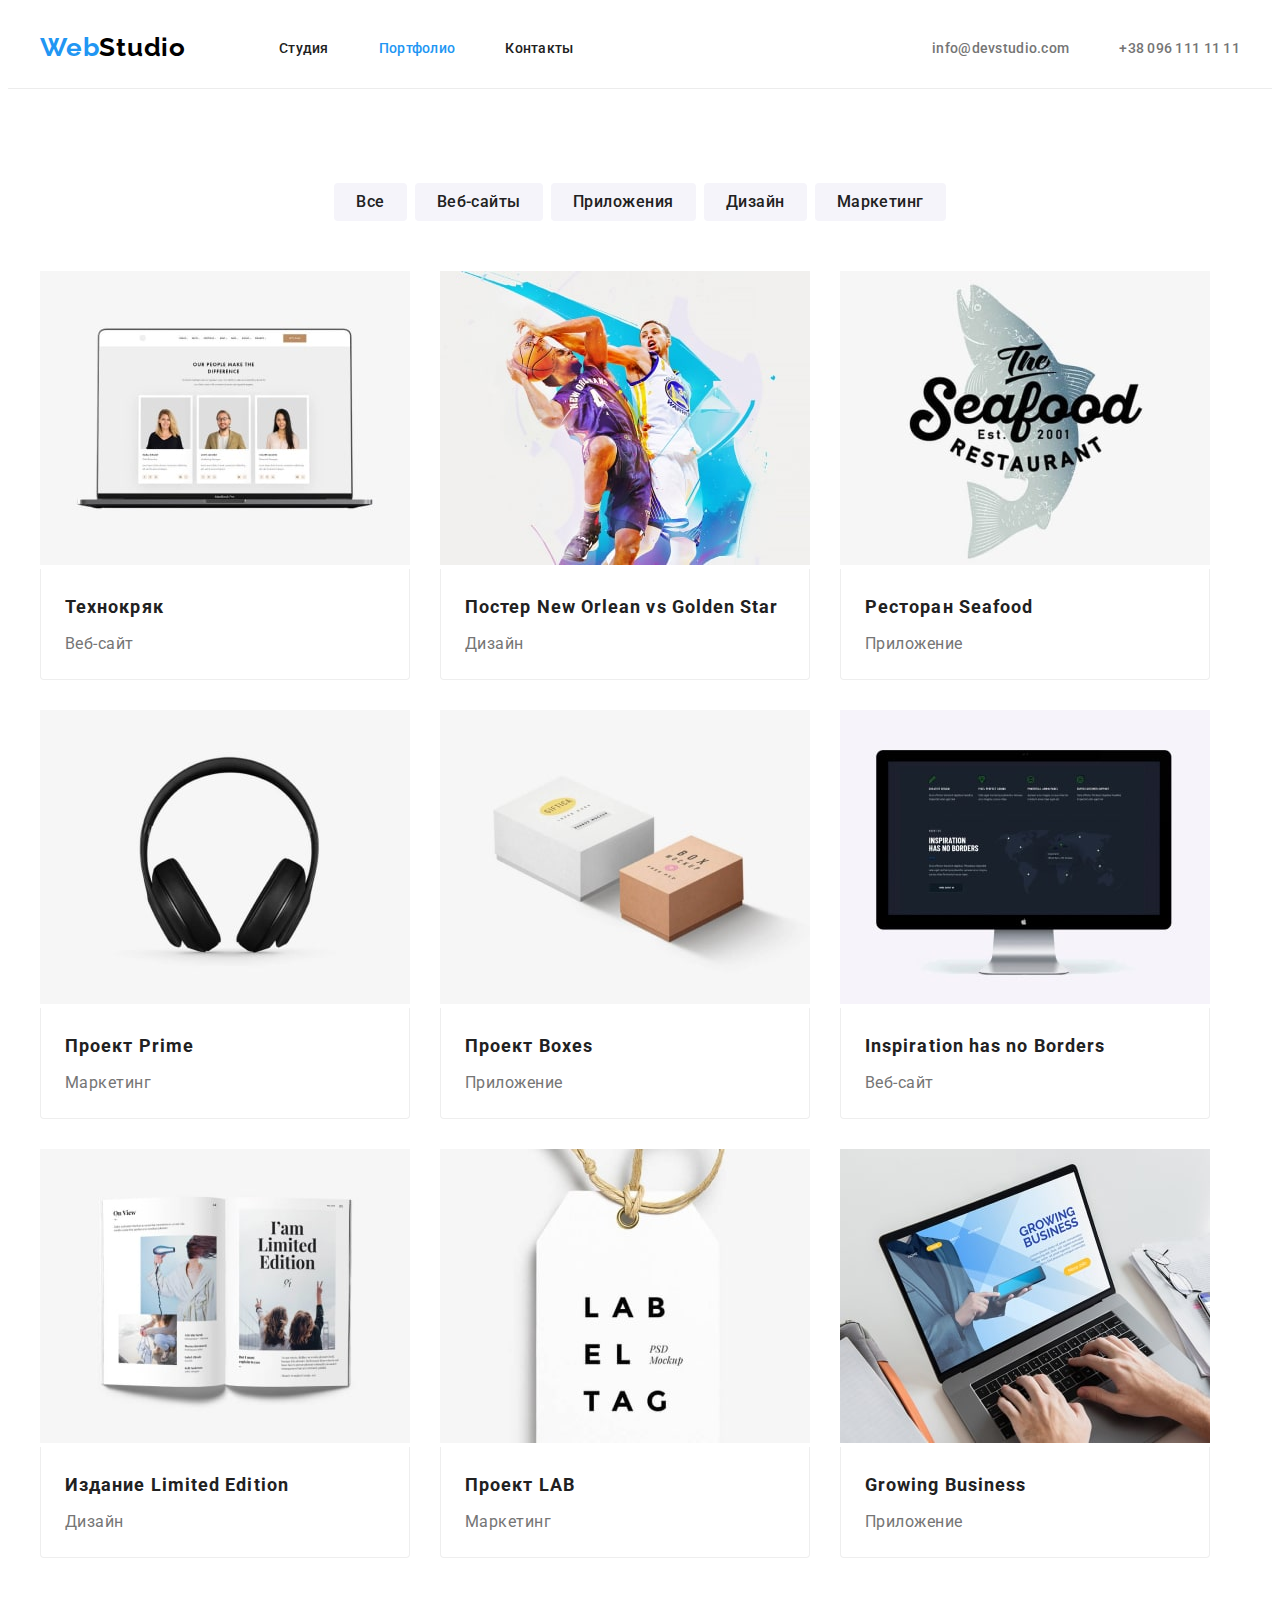
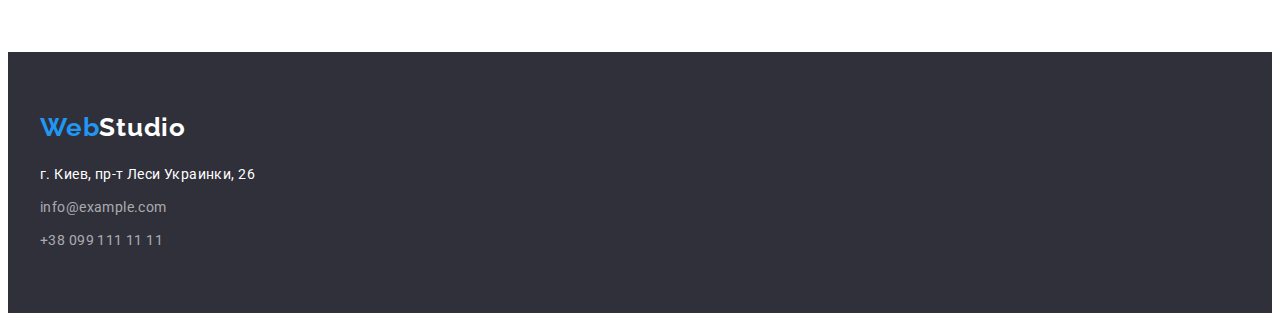
==== portfolio.html @ 6cda6993 "hw4" ====
<!DOCTYPE html>
<html lang="ru">
  <head>
    <meta charset="UTF-8" />
    <meta http-equiv="X-UA-Compatible" content="IE=edge" />
    <meta name="viewport" content="width=device-width, initial-scale=1.0" />
    <title>Document</title>
    <link rel="preconnect" href="https://fonts.googleapis.com" />
    <link rel="preconnect" href="https://fonts.gstatic.com" crossorigin />
    <link
      href="https://fonts.googleapis.com/css2?family=Raleway:wght@700&family=Roboto:wght@400;500;700;900&display=swap"
      rel="stylesheet"
    />
    <link
      rel="stylesheet"
      href="https://cdnjs.cloudflare.com/ajax/libs/modern-normalize/1.1.0/modern-normalize.min.css"
      integrity="sha512-wpPYUAdjBVSE4KJnH1VR1HeZfpl1ub8YT/NKx4PuQ5NmX2tKuGu6U/JRp5y+Y8XG2tV+wKQpNHVUX03MfMFn9Q=="
      crossorigin="anonymous"
      referrerpolicy="no-referrer"
    />
    <link rel="stylesheet" href="./css/styles.css" />
  </head>

  <body>
    <header class="header">
      <div class="container header-container">
        <nav class="header-nav">
          <a href="./index.html" class="header-logo link"
            ><span class="header-logo-span">Web</span>Studio</a
          >
          <ul class="header-nav-list list">
            <li class="header-nav-item">
              <a href="./index.html" class="header-nav-link link">Студия</a>
            </li>
            <li class="header-nav-item">
              <a
                href="./portfolio.html"
                class="header-nav-link link current-link"
                >Портфолио</a
              >
            </li>
            <li class="header-nav-item">
              <a href="" class="header-nav-link link">Контакты</a>
            </li>
          </ul>
        </nav>
        <ul class="header-contacts-list list">
          <li class="header-contacts-item">
            <a
              href="mailto:info@devstudio.com"
              class="header-contacts-link link"
              >info@devstudio.com</a
            >
          </li>
          <li class="header-contacts-item">
            <a href="tel:+380961111111" class="header-contacts-link link"
              >+38 096 111 11 11</a
            >
          </li>
        </ul>
      </div>
    </header>

    <main>
      <section class="section portfolio">
        <div class="container">
          <h2 class="visually-hidden">Портфолио</h2>

          <ul class="portfolio-btn-list list">
            <li class="portfolio-btn-item">
              <button type="button" class="portfolio-btn btn">Все</button>
            </li>
            <li class="portfolio-btn-item">
              <button type="button" class="portfolio-btn btn">Веб-сайты</button>
            </li>
            <li class="portfolio-btn-item">
              <button type="button" class="portfolio-btn btn">
                Приложения
              </button>
            </li>
            <li class="portfolio-btn-item">
              <button type="button" class="portfolio-btn btn">Дизайн</button>
            </li>
            <li class="portfolio-btn-item">
              <button type="button" class="portfolio-btn btn">Маркетинг</button>
            </li>
          </ul>

          <ul class="portfolio-list list">
            <li class="portfolio-item">
              <img
                class="portfolio-img"
                src="./images/img-portfolio-1.jpg"
                alt="Технокряк"
                width="370"
                height="294"
              />
              <div class="portfolio-item-under-img">
                <h3 class="portfolio-title">Технокряк</h3>
                <p class="portfolio-text">Веб-сайт</p>
              </div>
            </li>
            <li class="portfolio-item">
              <img
                class="portfolio-img"
                src="./images/img-portfolio-2.jpg"
                alt="Постер New Orlean vs Golden Star"
                width="370"
                height="294"
              />
              <div class="portfolio-item-under-img">
                <h3 class="portfolio-title">
                  Постер New Orlean vs Golden Star
                </h3>
                <p class="portfolio-text">Дизайн</p>
              </div>
            </li>
            <li class="portfolio-item">
              <img
                class="portfolio-img"
                src="./images/img-portfolio-3.jpg"
                alt="Ресторан Seafood"
                width="370"
                height="294"
              />
              <div class="portfolio-item-under-img">
                <h3 class="portfolio-title">Ресторан Seafood</h3>
                <p class="portfolio-text">Приложение</p>
              </div>
            </li>
            <li class="portfolio-item">
              <img
                class="portfolio-img"
                src="./images/img-portfolio-4.jpg"
                alt="Проект Prime"
                width="370"
                height="294"
              />
              <div class="portfolio-item-under-img">
                <h3 class="portfolio-title">Проект Prime</h3>
                <p class="portfolio-text">Маркетинг</p>
              </div>
            </li>
            <li class="portfolio-item">
              <img
                class="portfolio-img"
                src="./images/img-portfolio-5.jpg"
                alt="Проект Boxes"
                width="370"
                height="294"
              />
              <div class="portfolio-item-under-img">
                <h3 class="portfolio-title">Проект Boxes</h3>
                <p class="portfolio-text">Приложение</p>
              </div>
            </li>
            <li class="portfolio-item">
              <img
                class="portfolio-img"
                src="./images/img-portfolio-6.jpg"
                alt="Inspiration has no Borders"
                width="370"
                height="294"
              />
              <div class="portfolio-item-under-img">
                <h3 class="portfolio-title">Inspiration has no Borders</h3>
                <p class="portfolio-text">Веб-сайт</p>
              </div>
            </li>
            <li class="portfolio-item">
              <img
                class="portfolio-img"
                src="./images/img-portfolio-7.jpg"
                alt="Издание Limited Edition"
                width="370"
                height="294"
              />
              <div class="portfolio-item-under-img">
                <h3 class="portfolio-title">Издание Limited Edition</h3>
                <p class="portfolio-text">Дизайн</p>
              </div>
            </li>
            <li class="portfolio-item">
              <img
                class="portfolio-img"
                src="./images/img-portfolio-8.jpg"
                alt="Проект LAB"
                width="370"
                height="294"
              />
              <div class="portfolio-item-under-img">
                <h3 class="portfolio-title">Проект LAB</h3>
                <p class="portfolio-text">Маркетинг</p>
              </div>
            </li>
            <li class="portfolio-item">
              <img
                class="portfolio-img"
                src="./images/img-portfolio-9.jpg"
                alt="Growing Business"
                width="370"
                height="294"
              />
              <div class="portfolio-item-under-img">
                <h3 class="portfolio-title">Growing Business</h3>
                <p class="portfolio-text">Приложение</p>
              </div>
            </li>
          </ul>
        </div>
      </section>
    </main>

    <footer class="footer">
      <div class="container">
        <a href="./index.html" class="footer-logo link"
          ><span class="footer-logo-span">Web</span>Studio</a
        >
        <address class="footer-address">
          <ul class="footer-address-list list">
            <li class="footer-address-item">
              <a
                class="footer-address-item-map link"
                href="https://goo.gl/maps/R8WiXzASYnoAevXz5"
                target="_blank"
                rel="noopener noreferrer"
                >г. Киев, пр-т Леси Украинки, 26</a
              >
            </li>
            <li class="footer-address-item">
              <a
                class="footer-address-item-link link"
                href="mailto:info@example.com"
                >info@example.com</a
              >
            </li>
            <li class="footer-address-item">
              <a class="footer-address-item-link link" href="tel:+380991111111"
                >+38 099 111 11 11</a
              >
            </li>
          </ul>
        </address>
      </div>
    </footer>
  </body>
</html>
---- css/styles.css ----
:root {
  --main-title-color: #212121;
  --main-text-color: #757575;
  --main-hover-color: #2196f3;
}

p,
h1,
h2,
h3,
h4,
h5,
h6 {
  margin: 0;
}

ul {
  margin: 0;
  padding-left: 0;
}

body {
  font-family: 'Roboto', sans-serif;
  font-style: normal;
}

image {
  display: block;
  max-width: 100%;
  height: auto;
}

address {
  font-style: normal;
}

.link {
  text-decoration: none;
  font-style: normal;
}

/* .link:active {
  color: var(--main-hover-color);
} */

.list {
  list-style: none;
}

.btn {
  cursor: pointer;
  font-family: inherit;
  border: transparent;
}

.visually-hidden {
  position: absolute;
  white-space: nowrap;
  width: 1px;
  height: 1px;
  overflow: hidden;
  border: 0;
  padding: 0;
  clip: rect(0 0 0 0);
  clip-path: inset(50%);
  margin: -1px;
}

.container {
  width: 1200px;
  padding-left: 15px;
  padding-right: 15px;
  margin-left: auto;
  margin-right: auto;
  /* outline: 2px solid red; */
}

.section {
  padding-top: 94px;
  padding-bottom: 94px;
}

/* --------------HEADER ------------*/

.header-nav-link:hover,
.header-nav-link:focus,
.header-contacts-link:hover,
.header-contacts-link:focus {
  color: var(--main-hover-color);
}

.header {
  background-color: #ffffff;
  padding-top: 24px;
  padding-bottom: 25px;
  border-bottom: 1px solid #ececec;
}

.header-container {
  display: flex;
  align-items: center;
}

.header-nav {
  display: flex;
  align-items: center;
}

.header-nav-list {
  display: flex;
}

.header-nav-item {
  margin-right: 50px;
}

.header-nav-item:last-child {
  margin-right: 0;
}

.header-contacts-list {
  margin-left: auto;
  display: flex;
  justify-content: flex-end;
}

.header-contacts-item {
  margin-right: 50px;
}

.header-contacts-item:last-child {
  margin-right: 0;
}

.header-nav-link {
  font-weight: 500;
  font-size: 14px;
  line-height: 1.14; /* line-height(px)/font-size(px) */
  letter-spacing: 0.02em;
  color: #212121;
}

.header-contacts-link {
  font-weight: 500;
  font-size: 14px;
  line-height: 1.14;
  letter-spacing: 0.02em;
  color: #757575;
}

.header-logo {
  font-family: 'Raleway', sans-serif;
  font-weight: 700;
  font-size: 26px;
  line-height: 1.19;
  letter-spacing: 0.03em;
  color: #000;
  margin-right: 93px;
}

.header-logo-span {
  color: #2196f3;
}

.current-link {
  color: var(--main-hover-color);
}
/* --------------HERO ------------*/

.hero-btn:hover,
.hero-btn:focus {
  background-color: #188ce8;
}

.hero {
  background-color: #2f303a;
  /* text-align: center; */
  padding-top: 200px;
  padding-bottom: 200px;
}

.hero-title {
  font-weight: 900;
  font-size: 44px;
  line-height: 1.36;
  text-align: center;
  letter-spacing: 0.06em;
  text-transform: uppercase;
  color: #ffffff;
  max-width: 696px;
  margin-left: auto;
  margin-right: auto;
  margin-bottom: 30px;
}

.hero-btn {
  border-radius: 4px;

  font-weight: 700;
  font-size: 16px;
  line-height: 30px;
  display: flex;
  align-items: center;
  text-align: center;
  letter-spacing: 0.06em;
  color: #ffffff;
  background-color: #2196f3;
  margin-left: auto;
  margin-right: auto;
  padding: 10px 32px;
}

/* -------------- FEATURES ------------*/

.features-list {
  margin-left: auto;
  margin-right: auto;
  display: flex;
}

.features-item {
  align-items: baseline;
  margin-right: 30px;
  flex-basis: calc((100% - 90px) / 4);
}

.features-item:last-child {
  margin-right: 0;
}

.features-item-title {
  font-weight: 700;
  font-size: 14px;
  line-height: 1.14;
  letter-spacing: 0.03em;
  text-transform: uppercase;
  color: var(--main-title-color);
  margin-bottom: 10px;
}

.features-item-text {
  font-size: 14px;
  line-height: 24px;
  letter-spacing: 0.03em;
  color: var(--main-text-color);
}

/* -------------- ABOUT ------------*/

.about {
  padding-top: 0;
}

.about-list {
  display: flex;
  column-gap: 30px; /* задает отступы между li списком, кром последнего/первого. Аналог child */
}

.about-title {
  font-weight: 700;
  font-size: 36px;
  line-height: 1.17;
  text-align: center;
  letter-spacing: 0.03em;
  color: var(--main-title-color);
  margin-bottom: 50px;
}

/* -------------- TEAM ------------*/

.team {
  background-color: #f5f4fa;
}

.team-list {
  display: flex;
  column-gap: 30px;
}

.team-item {
  border-radius: 0px 0px 4px 4px;
  background-color: #ffffff;
}

.team-title {
  font-weight: 700;
  font-size: 36px;
  line-height: 1.17;
  text-align: center;
  letter-spacing: 0.03em;
  color: var(--main-title-color);
  margin-bottom: 50px;
}

.team-item-title {
  font-weight: 500;
  font-size: 16px;
  line-height: 1.19;
  text-align: center;
  letter-spacing: 0.03em;
  color: var(--main-title-color);
  margin-bottom: 10px;
  padding-top: 30px;
}

.team-item-text {
  font-size: 16px;
  line-height: 1.19;
  text-align: center;
  letter-spacing: 0.03em;
  color: var(--main-text-color);
  padding-bottom: 30px;
}

/* -------------- PORTFOLIO ------------*/

.portfolio-btn {
  font-weight: 500;
  font-size: 16px;
  line-height: 1.63;
  text-align: center;
  letter-spacing: 0.03em;
  color: #212121;
  background: #f5f4fa;
  border-radius: 4px;
}

.portfolio-btn:hover,
.portfolio-btn:focus {
  background-color: #2196f3;
  color: #ffffff;
}

.portfolio-btn-list {
  margin-bottom: 50px;
  display: flex;
  justify-content: center;
  column-gap: 8px;
}

.portfolio-btn {
  padding: 6px 22px;
}

.portfolio-list {
  display: flex;
  flex-wrap: wrap;
  column-gap: 30px;
  row-gap: 30px;
}

.portfolio-item-under-img {
  padding: 20px 24px;
  border-radius: 0px 0px 4px 4px;
  border: 1px solid #eeeeee;
  border-top: none;
}

.portfolio-title {
  font-weight: 700;
  font-size: 18px;
  line-height: 2;
  letter-spacing: 0.06em;
  color: var(--main-title-color);
  margin-bottom: 4px;
}

.portfolio-text {
  font-size: 16px;
  line-height: 1.88;
  letter-spacing: 0.03em;
  color: var(--main-text-color);
}

/* -------------- FOOTER ------------*/

.footer {
  background: #2f303a;
  padding-top: 60px;
  padding-bottom: 60px;
}

.footer-address-item-map:hover,
.footer-address-item-map:focus,
.footer-address-item-link:hover,
.footer-address-item-link:focus {
  color: var(--main-hover-color);
}

.footer-logo {
  display: inline-block;
  font-family: 'Raleway', sans-serif;
  font-weight: 700;
  font-size: 26px;
  line-height: 1.19;
  letter-spacing: 0.03em;
  color: #ffffff;
  margin-bottom: 20px;
}

.footer-address {
  margin-top: auto;
}

.footer-logo-span {
  color: #2196f3;
}

.footer-address-item-map {
  font-size: 14px;
  line-height: 1.7;
  letter-spacing: 0.03em;
  color: #ffffff;
}

.footer-address-item-link {
  font-size: 14px;
  line-height: 1.7;
  letter-spacing: 0.03em;
  color: rgba(255, 255, 255, 0.6);
}

.footer-address-item {
  margin-bottom: 9px;
}

.footer-address-item:last-child {
  margin-bottom: 0;
}
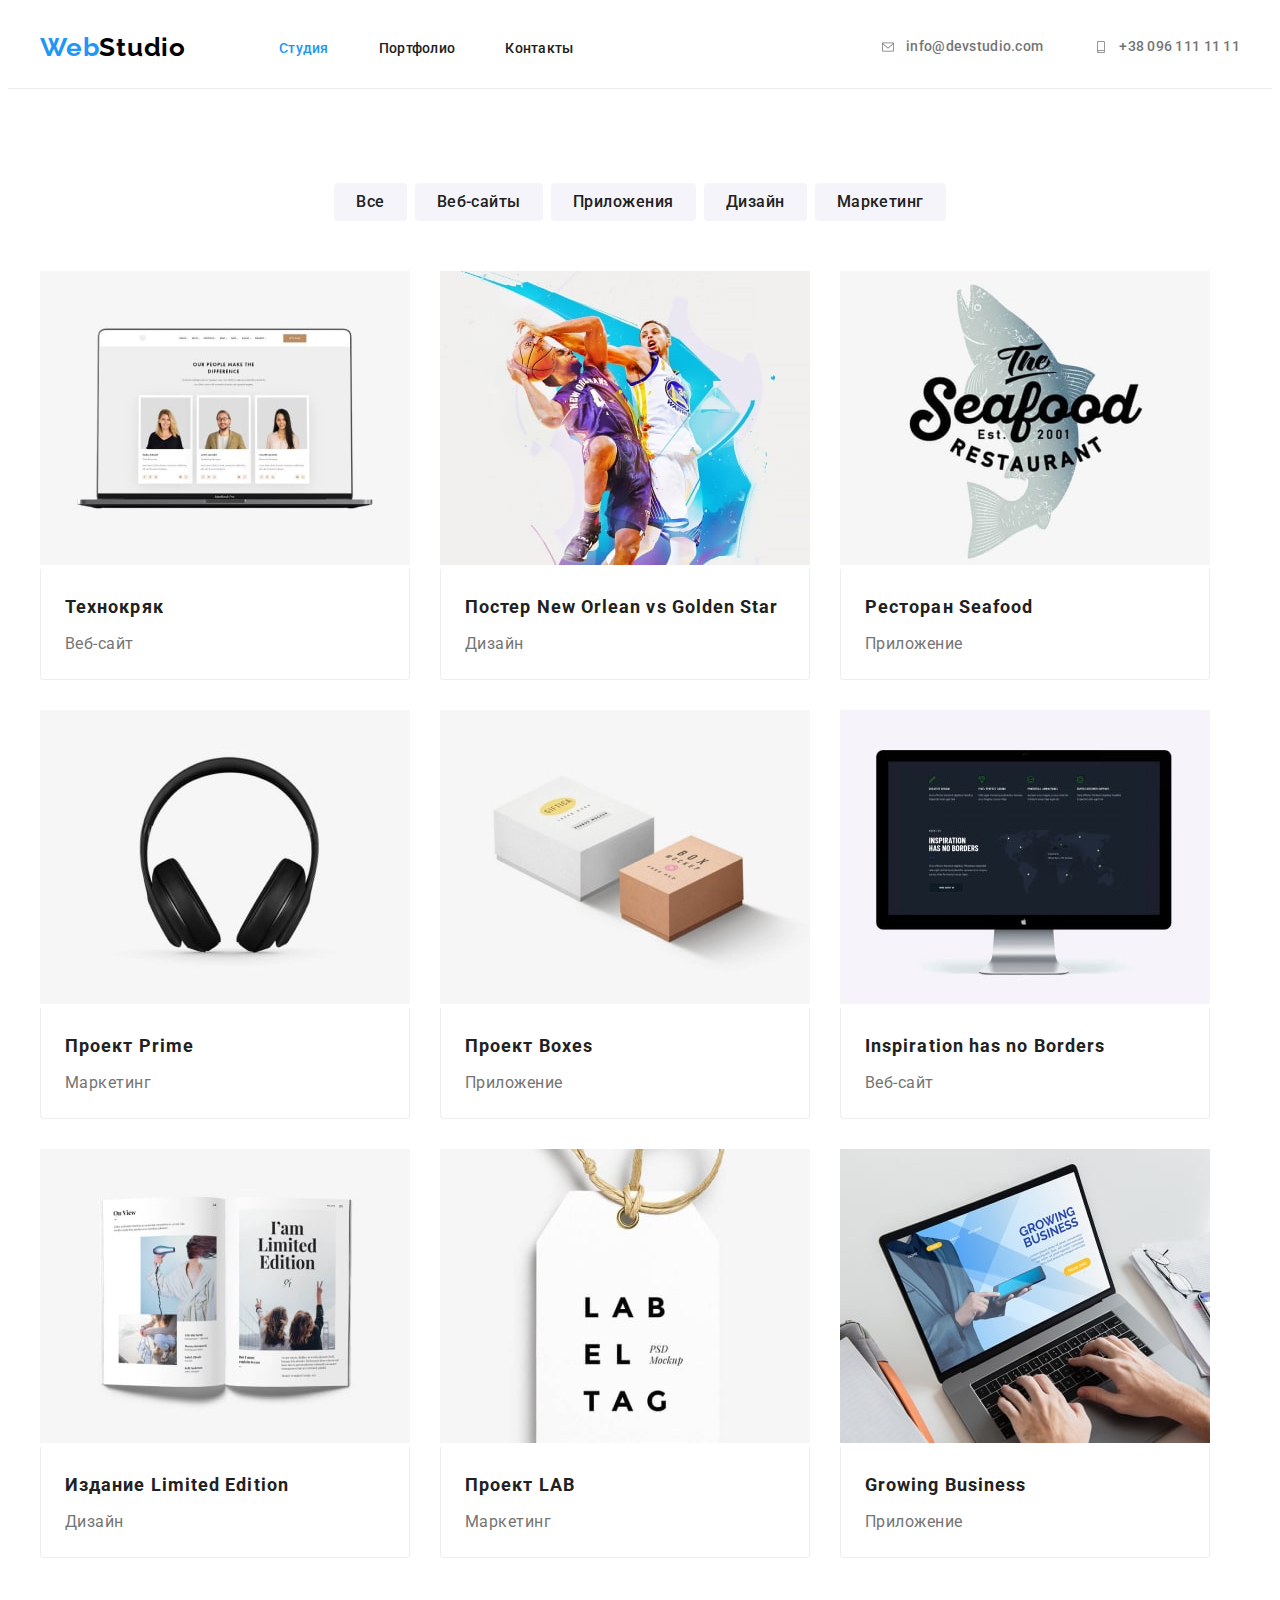
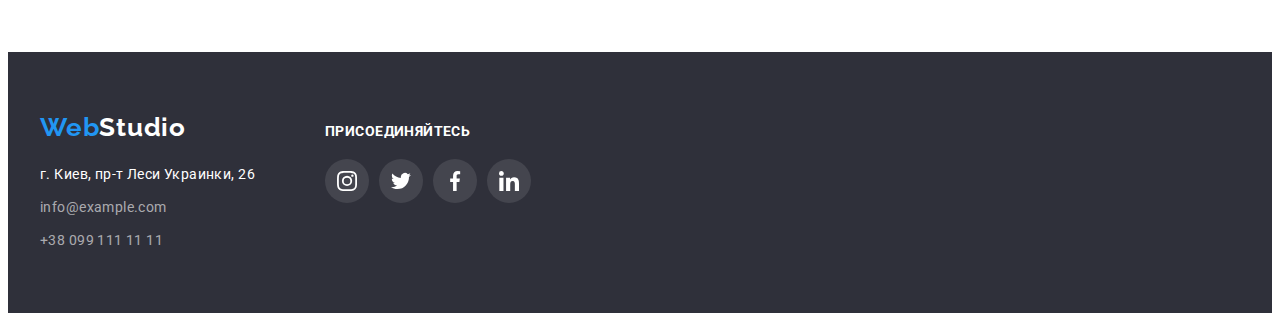
==== commit 8dda055c: "Update portfolio.html" ====
--- a/portfolio.html
+++ b/portfolio.html
@@ -26,18 +26,14 @@
       <div class="container header-container">
         <nav class="header-nav">
           <a href="./index.html" class="header-logo link"
-            ><span class="header-logo-span">Web</span>Studio</a
-          >
+            ><span class="header-logo-span">Web</span>Studio
+          </a>
           <ul class="header-nav-list list">
             <li class="header-nav-item">
-              <a href="./index.html" class="header-nav-link link">Студия</a>
+              <a href="./index.html" class="header-nav-link link current-link">Студия</a>
             </li>
             <li class="header-nav-item">
-              <a
-                href="./portfolio.html"
-                class="header-nav-link link current-link"
-                >Портфолио</a
-              >
+              <a href="./portfolio.html" class="header-nav-link link">Портфолио</a>
             </li>
             <li class="header-nav-item">
               <a href="" class="header-nav-link link">Контакты</a>
@@ -46,16 +42,20 @@
         </nav>
         <ul class="header-contacts-list list">
           <li class="header-contacts-item">
-            <a
-              href="mailto:info@devstudio.com"
-              class="header-contacts-link link"
-              >info@devstudio.com</a
-            >
+            <a href="mailto:info@devstudio.com" class="header-contacts-link link">
+              <svg class="header-contacts-icon" width="16px" height="12px">
+                <use href="./images/icons.svg#icon-envelope"></use>
+              </svg>
+              info@devstudio.com
+            </a>
           </li>
           <li class="header-contacts-item">
-            <a href="tel:+380961111111" class="header-contacts-link link"
-              >+38 096 111 11 11</a
-            >
+            <a href="tel:+380961111111" class="header-contacts-link link">
+              <svg class="header-contacts-icon" width="16px" height="12px">
+                <use href="./images/icons.svg#icon-smartphone"></use>
+              </svg>
+              +38 096 111 11 11
+            </a>
           </li>
         </ul>
       </div>
@@ -74,9 +74,7 @@
               <button type="button" class="portfolio-btn btn">Веб-сайты</button>
             </li>
             <li class="portfolio-btn-item">
-              <button type="button" class="portfolio-btn btn">
-                Приложения
-              </button>
+              <button type="button" class="portfolio-btn btn">Приложения</button>
             </li>
             <li class="portfolio-btn-item">
               <button type="button" class="portfolio-btn btn">Дизайн</button>
@@ -88,123 +86,139 @@
 
           <ul class="portfolio-list list">
             <li class="portfolio-item">
-              <img
-                class="portfolio-img"
-                src="./images/img-portfolio-1.jpg"
-                alt="Технокряк"
-                width="370"
-                height="294"
-              />
-              <div class="portfolio-item-under-img">
-                <h3 class="portfolio-title">Технокряк</h3>
-                <p class="portfolio-text">Веб-сайт</p>
-              </div>
-            </li>
-            <li class="portfolio-item">
-              <img
-                class="portfolio-img"
-                src="./images/img-portfolio-2.jpg"
-                alt="Постер New Orlean vs Golden Star"
-                width="370"
-                height="294"
-              />
-              <div class="portfolio-item-under-img">
-                <h3 class="portfolio-title">
-                  Постер New Orlean vs Golden Star
-                </h3>
-                <p class="portfolio-text">Дизайн</p>
-              </div>
-            </li>
-            <li class="portfolio-item">
-              <img
-                class="portfolio-img"
-                src="./images/img-portfolio-3.jpg"
-                alt="Ресторан Seafood"
-                width="370"
-                height="294"
-              />
-              <div class="portfolio-item-under-img">
-                <h3 class="portfolio-title">Ресторан Seafood</h3>
-                <p class="portfolio-text">Приложение</p>
-              </div>
-            </li>
-            <li class="portfolio-item">
-              <img
-                class="portfolio-img"
-                src="./images/img-portfolio-4.jpg"
-                alt="Проект Prime"
-                width="370"
-                height="294"
-              />
-              <div class="portfolio-item-under-img">
-                <h3 class="portfolio-title">Проект Prime</h3>
-                <p class="portfolio-text">Маркетинг</p>
-              </div>
-            </li>
-            <li class="portfolio-item">
-              <img
-                class="portfolio-img"
-                src="./images/img-portfolio-5.jpg"
-                alt="Проект Boxes"
-                width="370"
-                height="294"
-              />
-              <div class="portfolio-item-under-img">
-                <h3 class="portfolio-title">Проект Boxes</h3>
-                <p class="portfolio-text">Приложение</p>
-              </div>
-            </li>
-            <li class="portfolio-item">
-              <img
-                class="portfolio-img"
-                src="./images/img-portfolio-6.jpg"
-                alt="Inspiration has no Borders"
-                width="370"
-                height="294"
-              />
-              <div class="portfolio-item-under-img">
-                <h3 class="portfolio-title">Inspiration has no Borders</h3>
-                <p class="portfolio-text">Веб-сайт</p>
-              </div>
-            </li>
-            <li class="portfolio-item">
-              <img
-                class="portfolio-img"
-                src="./images/img-portfolio-7.jpg"
-                alt="Издание Limited Edition"
-                width="370"
-                height="294"
-              />
-              <div class="portfolio-item-under-img">
-                <h3 class="portfolio-title">Издание Limited Edition</h3>
-                <p class="portfolio-text">Дизайн</p>
-              </div>
-            </li>
-            <li class="portfolio-item">
-              <img
-                class="portfolio-img"
-                src="./images/img-portfolio-8.jpg"
-                alt="Проект LAB"
-                width="370"
-                height="294"
-              />
-              <div class="portfolio-item-under-img">
-                <h3 class="portfolio-title">Проект LAB</h3>
-                <p class="portfolio-text">Маркетинг</p>
-              </div>
-            </li>
-            <li class="portfolio-item">
-              <img
-                class="portfolio-img"
-                src="./images/img-portfolio-9.jpg"
-                alt="Growing Business"
-                width="370"
-                height="294"
-              />
-              <div class="portfolio-item-under-img">
-                <h3 class="portfolio-title">Growing Business</h3>
-                <p class="portfolio-text">Приложение</p>
-              </div>
+              <a href="#" class="porfolio-item-link link">
+                <img
+                  class="portfolio-img"
+                  src="./images/img-portfolio-1.jpg"
+                  alt="Технокряк"
+                  width="370"
+                  height="294"
+                />
+                <div class="portfolio-item-under-img">
+                  <h3 class="portfolio-title">Технокряк</h3>
+                  <p class="portfolio-text">Веб-сайт</p>
+                </div>
+              </a>
+            </li>
+            <li class="portfolio-item">
+              <a href="#" class="porfolio-item-link link">
+                <img
+                  class="portfolio-img"
+                  src="./images/img-portfolio-2.jpg"
+                  alt="Постер New Orlean vs Golden Star"
+                  width="370"
+                  height="294"
+                />
+                <div class="portfolio-item-under-img">
+                  <h3 class="portfolio-title">Постер New Orlean vs Golden Star</h3>
+                  <p class="portfolio-text">Дизайн</p>
+                </div>
+              </a>
+            </li>
+            <li class="portfolio-item">
+              <a href="#" class="porfolio-item-link link">
+                <img
+                  class="portfolio-img"
+                  src="./images/img-portfolio-3.jpg"
+                  alt="Ресторан Seafood"
+                  width="370"
+                  height="294"
+                />
+                <div class="portfolio-item-under-img">
+                  <h3 class="portfolio-title">Ресторан Seafood</h3>
+                  <p class="portfolio-text">Приложение</p>
+                </div>
+              </a>
+            </li>
+            <li class="portfolio-item">
+              <a href="#" class="porfolio-item-link link">
+                <img
+                  class="portfolio-img"
+                  src="./images/img-portfolio-4.jpg"
+                  alt="Проект Prime"
+                  width="370"
+                  height="294"
+                />
+                <div class="portfolio-item-under-img">
+                  <h3 class="portfolio-title">Проект Prime</h3>
+                  <p class="portfolio-text">Маркетинг</p>
+                </div>
+              </a>
+            </li>
+            <li class="portfolio-item">
+              <a href="#" class="porfolio-item-link link">
+                <img
+                  class="portfolio-img"
+                  src="./images/img-portfolio-5.jpg"
+                  alt="Проект Boxes"
+                  width="370"
+                  height="294"
+                />
+                <div class="portfolio-item-under-img">
+                  <h3 class="portfolio-title">Проект Boxes</h3>
+                  <p class="portfolio-text">Приложение</p>
+                </div>
+              </a>
+            </li>
+            <li class="portfolio-item">
+              <a href="#" class="porfolio-item-link link">
+                <img
+                  class="portfolio-img"
+                  src="./images/img-portfolio-6.jpg"
+                  alt="Inspiration has no Borders"
+                  width="370"
+                  height="294"
+                />
+                <div class="portfolio-item-under-img">
+                  <h3 class="portfolio-title">Inspiration has no Borders</h3>
+                  <p class="portfolio-text">Веб-сайт</p>
+                </div>
+              </a>
+            </li>
+            <li class="portfolio-item">
+              <a href="#" class="porfolio-item-link link">
+                <img
+                  class="portfolio-img"
+                  src="./images/img-portfolio-7.jpg"
+                  alt="Издание Limited Edition"
+                  width="370"
+                  height="294"
+                />
+                <div class="portfolio-item-under-img">
+                  <h3 class="portfolio-title">Издание Limited Edition</h3>
+                  <p class="portfolio-text">Дизайн</p>
+                </div>
+              </a>
+            </li>
+            <li class="portfolio-item">
+              <a href="#" class="porfolio-item-link link">
+                <img
+                  class="portfolio-img"
+                  src="./images/img-portfolio-8.jpg"
+                  alt="Проект LAB"
+                  width="370"
+                  height="294"
+                />
+                <div class="portfolio-item-under-img">
+                  <h3 class="portfolio-title">Проект LAB</h3>
+                  <p class="portfolio-text">Маркетинг</p>
+                </div>
+              </a>
+            </li>
+            <li class="portfolio-item">
+              <a href="#" class="porfolio-item-link link">
+                <img
+                  class="portfolio-img"
+                  src="./images/img-portfolio-9.jpg"
+                  alt="Growing Business"
+                  width="370"
+                  height="294"
+                />
+                <div class="portfolio-item-under-img">
+                  <h3 class="portfolio-title">Growing Business</h3>
+                  <p class="portfolio-text">Приложение</p>
+                </div>
+              </a>
             </li>
           </ul>
         </div>
@@ -212,35 +226,69 @@
     </main>
 
     <footer class="footer">
-      <div class="container">
-        <a href="./index.html" class="footer-logo link"
-          ><span class="footer-logo-span">Web</span>Studio</a
-        >
-        <address class="footer-address">
-          <ul class="footer-address-list list">
-            <li class="footer-address-item">
-              <a
-                class="footer-address-item-map link"
-                href="https://goo.gl/maps/R8WiXzASYnoAevXz5"
-                target="_blank"
-                rel="noopener noreferrer"
-                >г. Киев, пр-т Леси Украинки, 26</a
-              >
-            </li>
-            <li class="footer-address-item">
-              <a
-                class="footer-address-item-link link"
-                href="mailto:info@example.com"
-                >info@example.com</a
-              >
-            </li>
-            <li class="footer-address-item">
-              <a class="footer-address-item-link link" href="tel:+380991111111"
-                >+38 099 111 11 11</a
-              >
-            </li>
-          </ul>
-        </address>
+      <div class="container footer-container">
+        <div class="footer-address-container">
+          <a href="./index.html" class="footer-logo link"
+            ><span class="footer-logo-span">Web</span>Studio</a
+          >
+          <address class="footer-address">
+            <ul class="footer-address-list list">
+              <li class="footer-address-item">
+                <a
+                  class="footer-address-item-map link"
+                  href="https://goo.gl/maps/R8WiXzASYnoAevXz5"
+                  target="_blank"
+                  rel="noopener noreferrer"
+                  >г. Киев, пр-т Леси Украинки, 26</a
+                >
+              </li>
+              <li class="footer-address-item">
+                <a class="footer-address-item-link link" href="mailto:info@example.com"
+                  >info@example.com</a
+                >
+              </li>
+              <li class="footer-address-item">
+                <a class="footer-address-item-link link" href="tel:+380991111111"
+                  >+38 099 111 11 11</a
+                >
+              </li>
+            </ul>
+          </address>
+        </div>
+
+        <div class="footer-soc-container">
+          <p class="footer-soc-text">присоединяйтесь</p>
+          <ul class="footer-soc-list list">
+            <il class="footer-soc-item">
+              <a href="" class="footer-soc-link link">
+                <svg class="footer-soc-icon" width="20px" height="20px">
+                  <use href="./images/icons.svg#icon-instagram"></use>
+                </svg>
+              </a>
+            </il>
+            <il class="footer-soc-item">
+              <a href="" class="footer-soc-link link">
+                <svg class="footer-soc-icon" width="20px" height="20px">
+                  <use href="./images/icons.svg#icon-twitter"></use>
+                </svg>
+              </a>
+            </il>
+            <il class="footer-soc-item">
+              <a href="#" class="footer-soc-link link">
+                <svg class="footer-soc-icon" width="20px" height="20px">
+                  <use href="./images/icons.svg#icon-facebook"></use>
+                </svg>
+              </a>
+            </il>
+            <il class="footer-soc-item">
+              <a href="#" class="footer-soc-link link">
+                <svg class="footer-soc-icon" width="20px" height="20px">
+                  <use href="./images/icons.svg#icon-linkedin"></use>
+                </svg>
+              </a>
+            </il>
+          </ul>
+        </div>
       </div>
     </footer>
   </body>
--- a/css/styles.css
+++ b/css/styles.css
@@ -2,6 +2,7 @@
   --main-title-color: #212121;
   --main-text-color: #757575;
   --main-hover-color: #2196f3;
+  --main-svg-color: #afb1b8;
 }
 
 p,
@@ -141,11 +142,23 @@
 }
 
 .header-contacts-link {
+  display: flex;
+  align-items: center;
   font-weight: 500;
   font-size: 14px;
   line-height: 1.14;
   letter-spacing: 0.02em;
-  color: #757575;
+  color: var(--main-text-color);
+}
+
+.header-contacts-icon {
+  margin-right: 10px;
+  fill: var(--main-text-color);
+}
+
+.header-contacts-link:hover .header-contacts-icon,
+.header-contacts-link:focus .header-contacts-icon {
+  fill: currentColor;
 }
 
 .header-logo {
@@ -165,6 +178,7 @@
 .current-link {
   color: var(--main-hover-color);
 }
+
 /* --------------HERO ------------*/
 
 .hero-btn:hover,
@@ -173,8 +187,14 @@
 }
 
 .hero {
-  background-color: #2f303a;
-  /* text-align: center; */
+  background-color: #c4c4c4;
+  background-image: linear-gradient(rgba(47, 48, 58, 0.4), rgba(47, 48, 58, 0.4)),
+    url(../images/img-hero-bg.jpg);
+  background-repeat: no-repeat;
+  background-position: center;
+  background-size: cover;
+  max-width: 1600px;
+  margin: auto auto;
   padding-top: 200px;
   padding-bottom: 200px;
 }
@@ -245,6 +265,25 @@
   color: var(--main-text-color);
 }
 
+.features-item-logo {
+  width: 270px;
+  height: 120px;
+  background-color: #f5f4fa;
+  margin-bottom: 30px;
+}
+
+.features-logo-link {
+  display: flex;
+  align-items: center;
+  justify-content: center;
+  width: 100%;
+  height: 100%;
+}
+
+.clients-logo-icon {
+  fill: var(--main-svg-color);
+}
+
 /* -------------- ABOUT ------------*/
 
 .about {
@@ -280,6 +319,8 @@
 .team-item {
   border-radius: 0px 0px 4px 4px;
   background-color: #ffffff;
+  box-shadow: 0px 1px 3px rgba(0, 0, 0, 0.12), 0px 1px 1px rgba(0, 0, 0, 0.14),
+    0px 2px 1px rgba(0, 0, 0, 0.2);
 }
 
 .team-title {
@@ -309,7 +350,84 @@
   text-align: center;
   letter-spacing: 0.03em;
   color: var(--main-text-color);
-  padding-bottom: 30px;
+  /* padding-bottom: 30px; */
+  margin-bottom: 16px;
+}
+
+.team-soc-list {
+  display: flex;
+  justify-content: center;
+  gap: 10px;
+  margin-bottom: 30px;
+}
+
+.team-soc-link {
+  display: flex;
+  align-items: center;
+  justify-content: center;
+  width: 44px;
+  height: 44px;
+  border-radius: 50%;
+  background-color: #ffffff;
+}
+
+.team-soc-icon {
+  fill: var(--main-svg-color);
+}
+
+.team-soc-link:hover,
+.team-soc-link:focus {
+  background-color: var(--main-hover-color);
+}
+
+.team-soc-link:hover .team-soc-icon,
+.team-soc-link:focus .team-soc-icon {
+  fill: #ffffff;
+}
+
+/* -------------- CLIENTS ------------*/
+
+.clients-title {
+  font-weight: 700;
+  font-size: 36px;
+  line-height: calc(42 / 36);
+  text-align: center;
+  letter-spacing: 0.03em;
+  color: var(--main-title-color);
+  margin-bottom: 50px;
+}
+
+.clients-logo-list {
+  display: flex;
+  justify-content: center;
+  gap: 30px;
+}
+
+.clients-logo-link {
+  display: flex;
+  align-items: center;
+  justify-content: center;
+  width: 170px;
+  height: 92px;
+  left: 415px;
+  top: 2493px;
+  border: 1px solid #afb1b8;
+  border-radius: 4px;
+}
+
+.clients-logo-icon {
+  fill: var(--main-svg-color);
+}
+
+.clients-logo-link:hover,
+.clients-logo-link:focus {
+  border-color: var(--main-hover-color);
+  color: var(--main-hover-color);
+}
+
+.clients-logo-link:hover .clients-logo-icon,
+.clients-logo-link:focus .clients-logo-icon {
+  fill: currentColor;
 }
 
 /* -------------- PORTFOLIO ------------*/
@@ -329,6 +447,20 @@
 .portfolio-btn:focus {
   background-color: #2196f3;
   color: #ffffff;
+  box-shadow: 0px 3px 1px rgba(0, 0, 0, 0.1), 0px 1px 2px rgba(0, 0, 0, 0.08),
+    0px 2px 2px rgba(0, 0, 0, 0.12);
+}
+
+.porfolio-item-link {
+  display: block;
+  width: 100%;
+  height: 100%;
+}
+
+.porfolio-item-link:hover,
+.porfolio-item-link:focus {
+  box-shadow: 0px 1px 1px rgba(0, 0, 0, 0.12), 0px 4px 4px rgba(0, 0, 0, 0.06),
+    1px 4px 6px rgba(0, 0, 0, 0.16);
 }
 
 .portfolio-btn-list {
@@ -427,3 +559,54 @@
 .footer-address-item:last-child {
   margin-bottom: 0;
 }
+
+.footer-container {
+  display: flex;
+  justify-content: start;
+  align-items: baseline;
+}
+
+.footer-address-container {
+  margin-right: 70px;
+}
+
+.footer-soc-text {
+  font-weight: 700;
+  font-size: 14px;
+  line-height: 16px;
+  letter-spacing: 0.03em;
+  text-transform: uppercase;
+  color: #ffffff;
+  margin-bottom: 20px;
+}
+
+.footer-soc-list {
+  display: flex;
+  justify-content: start;
+  column-gap: 10px;
+  margin-bottom: 30px;
+}
+
+.footer-soc-link {
+  display: flex;
+  align-items: center;
+  justify-content: center;
+  width: 44px;
+  height: 44px;
+  border-radius: 50%;
+  background-color: rgba(255, 255, 255, 0.1);
+}
+
+.footer-soc-icon {
+  fill: #ffffff;
+}
+
+.footer-soc-link:hover,
+.footer-soc-link:focus {
+  background-color: var(--main-hover-color);
+}
+
+.footer-soc-link:hover .footer-soc-icon,
+.footer-soc-link:focus .footer-soc-icon {
+  fill: #ffffff;
+}
